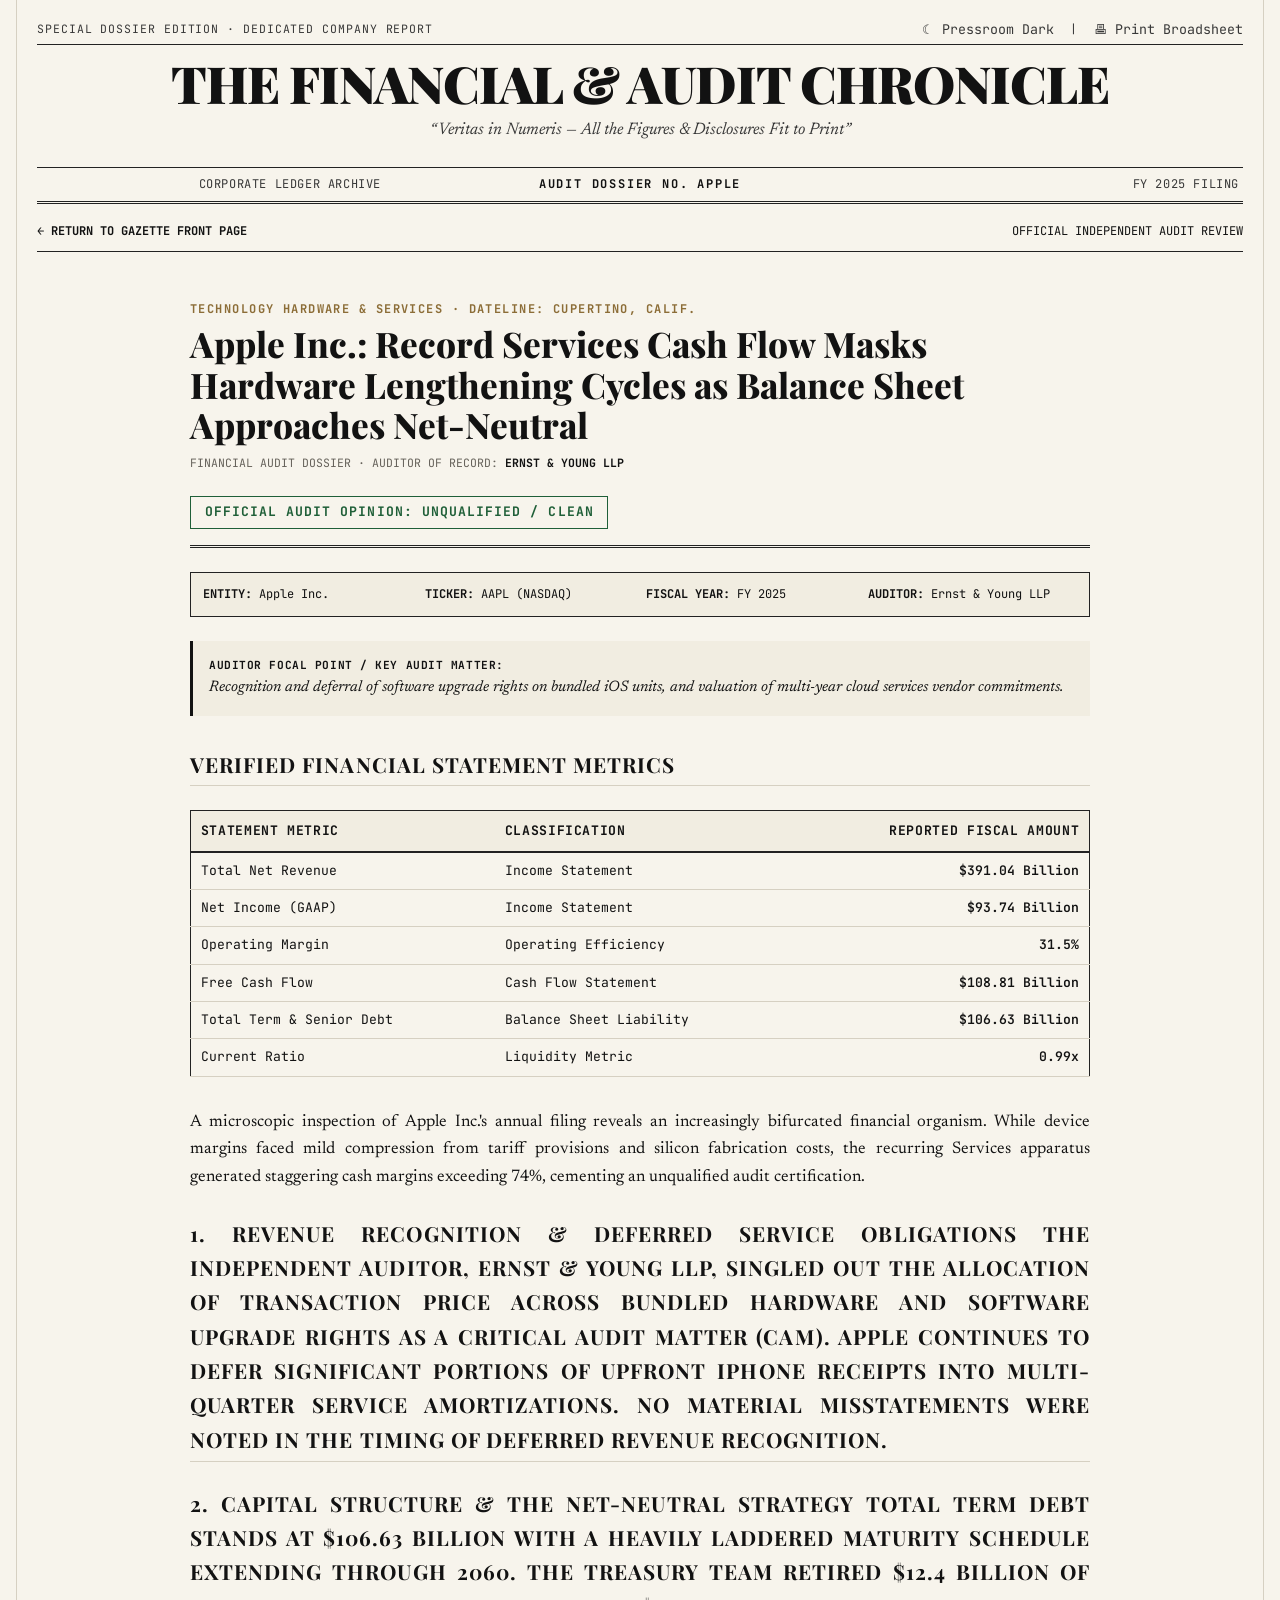
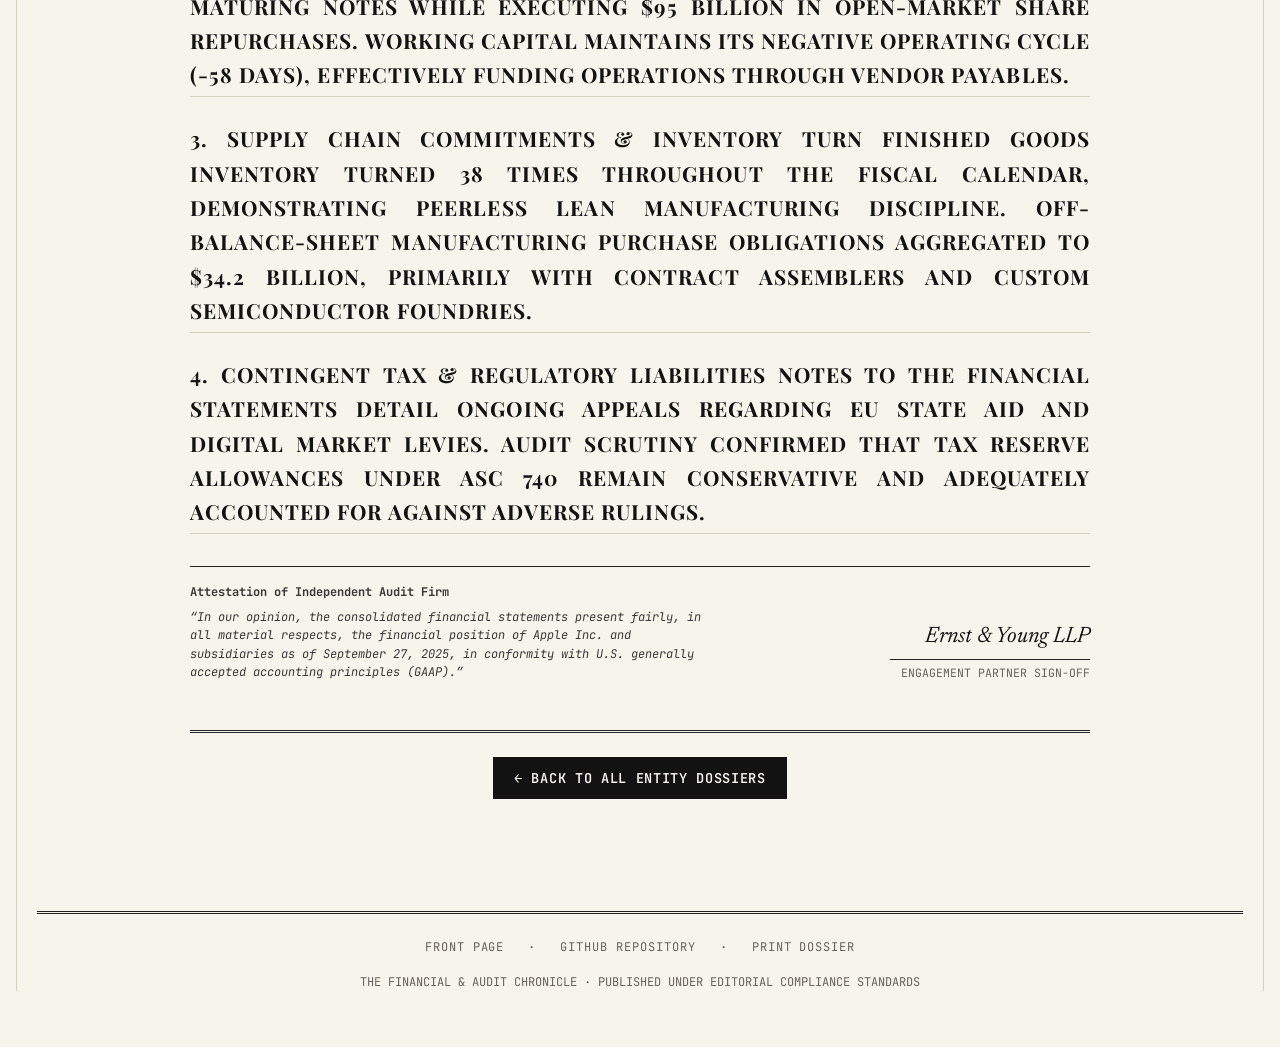
==== dossiers/apple.html @ 3f1e81dc "feat: multi-page blog architecture with dedicated pages for each entity card and markdown authoring" ====
<!DOCTYPE html>
<html lang="en">
<head>
  <meta charset="UTF-8">
  <meta name="viewport" content="width=device-width, initial-scale=1.0">
  <title>Apple Inc. (AAPL) — Audit Dossier & Financial Statements | The Financial & Audit Chronicle</title>
  <meta name="description" content="Independent financial and audit dossier for Apple Inc. (AAPL). Verified balance sheet metrics, key audit matters, and auditor opinion.">
  <link rel="stylesheet" href="../css/newspaper.css">
  <style>
    .return-banner {
      display: flex;
      justify-content: space-between;
      align-items: center;
      padding: 0.65rem 0;
      border-bottom: var(--border-thin);
      font-family: var(--font-mono);
      font-size: 0.75rem;
      text-transform: uppercase;
      margin-bottom: 1.5rem;
    }
    .return-banner a {
      color: var(--ink-primary);
      text-decoration: none;
      font-weight: 700;
      display: inline-flex;
      align-items: center;
      gap: 0.4rem;
    }
    .return-banner a:hover {
      text-decoration: underline;
      color: var(--accent-gold);
    }
    .dossier-page-container {
      max-width: 900px;
      margin: 0 auto;
      padding: 1.5rem 0 4rem 0;
    }
  </style>
</head>
<body>

  <div class="broadsheet-wrapper">

    <!-- Top Masthead Header -->
    <header class="masthead">
      <div class="masthead-topbar">
        <div>SPECIAL DOSSIER EDITION · DEDICATED COMPANY REPORT</div>
        <div style="display: flex; gap: 1rem; align-items: center;">
          <button id="theme-toggle" type="button">☾ Pressroom Dark</button>
          <span>|</span>
          <button id="btn-print" type="button" onclick="window.print()">🖶 Print Broadsheet</button>
        </div>
      </div>

      <div class="masthead-title-container" style="padding: 0.75rem 0;">
        <h1 class="masthead-title" style="font-size: clamp(1.8rem, 4vw, 3.2rem);">The Financial &amp; Audit Chronicle</h1>
        <div class="masthead-motto">“Veritas in Numeris — All the Figures &amp; Disclosures Fit to Print”</div>
      </div>

      <div class="masthead-subbar">
        <div class="col-left">CORPORATE LEDGER ARCHIVE</div>
        <div class="col-center">AUDIT DOSSIER NO. APPLE</div>
        <div class="col-right">FY 2025 FILING</div>
      </div>
    </header>

    <!-- Return to Front Page Banner -->
    <nav class="return-banner">
      <a href="../index.html">&larr; Return to Gazette Front Page</a>
      <span>OFFICIAL INDEPENDENT AUDIT REVIEW</span>
    </nav>

    <!-- Dedicated Article Content -->
    <main class="dossier-page-container">
      <article>
        <div class="dossier-masthead">
          <div class="kicker">Technology Hardware &amp; Services · DATELINE: CUPERTINO, CALIF.</div>
          <h2 class="dossier-headline">Apple Inc.: Record Services Cash Flow Masks Hardware Lengthening Cycles as Balance Sheet Approaches Net-Neutral</h2>
          <div class="byline">FINANCIAL AUDIT DOSSIER · AUDITOR OF RECORD: <strong>Ernst &amp; Young LLP</strong></div>
          <div style="margin-top: 0.75rem;">
            <span class="audit-badge badge-unqualified" style="font-size: 0.82rem; padding: 0.35rem 0.85rem;">
              OFFICIAL AUDIT OPINION: Unqualified / Clean
            </span>
          </div>
        </div>

        <div class="dossier-meta-grid">
          <div><strong>ENTITY:</strong> Apple Inc.</div>
          <div><strong>TICKER:</strong> AAPL (NASDAQ)</div>
          <div><strong>FISCAL YEAR:</strong> FY 2025</div>
          <div><strong>AUDITOR:</strong> Ernst &amp; Young LLP</div>
        </div>

        <div class="audit-focus-box" style="margin-bottom: 2rem; padding: 1rem; font-size: 0.95rem;">
          <strong>Auditor Focal Point / Key Audit Matter:</strong>
          Recognition and deferral of software upgrade rights on bundled iOS units, and valuation of multi-year cloud services vendor commitments.
        </div>

        <h3 class="dossier-section-title">Verified Financial Statement Metrics</h3>
        <div class="dossier-table-container">
          <table class="dossier-full-table">
            <thead>
              <tr>
                <th>Statement Metric</th>
                <th>Classification</th>
                <th>Reported Fiscal Amount</th>
              </tr>
            </thead>
            <tbody>
              <tr>
                <td>Total Net Revenue</td>
                <td>Income Statement</td>
                <td>$391.04 Billion</td>
              </tr>
              <tr>
                <td>Net Income (GAAP)</td>
                <td>Income Statement</td>
                <td>$93.74 Billion</td>
              </tr>
              <tr>
                <td>Operating Margin</td>
                <td>Operating Efficiency</td>
                <td>31.5%</td>
              </tr>
              <tr>
                <td>Free Cash Flow</td>
                <td>Cash Flow Statement</td>
                <td>$108.81 Billion</td>
              </tr>
              <tr>
                <td>Total Term &amp; Senior Debt</td>
                <td>Balance Sheet Liability</td>
                <td>$106.63 Billion</td>
              </tr>
              <tr>
                <td>Current Ratio</td>
                <td>Liquidity Metric</td>
                <td>0.99x</td>
              </tr>
            </tbody>
          </table>
        </div>

        <div class="dossier-body-text" style="margin-top: 2rem;">
          <p>A microscopic inspection of Apple Inc.&#x27;s annual filing reveals an increasingly bifurcated financial organism. While device margins faced mild compression from tariff provisions and silicon fabrication costs, the recurring Services apparatus generated staggering cash margins exceeding 74%, cementing an unqualified audit certification.</p>
<h3 class="dossier-section-title">1. Revenue Recognition &amp; Deferred Service Obligations
The independent auditor, Ernst &amp; Young LLP, singled out the allocation of transaction price across bundled hardware and software upgrade rights as a Critical Audit Matter (CAM). Apple continues to defer significant portions of upfront iPhone receipts into multi-quarter service amortizations. No material misstatements were noted in the timing of deferred revenue recognition.</h3>
<h3 class="dossier-section-title">2. Capital Structure &amp; The Net-Neutral Strategy
Total term debt stands at $106.63 Billion with a heavily laddered maturity schedule extending through 2060. The treasury team retired $12.4 Billion of maturing notes while executing $95 Billion in open-market share repurchases. Working capital maintains its negative operating cycle (-58 days), effectively funding operations through vendor payables.</h3>
<h3 class="dossier-section-title">3. Supply Chain Commitments &amp; Inventory Turn
Finished goods inventory turned 38 times throughout the fiscal calendar, demonstrating peerless lean manufacturing discipline. Off-balance-sheet manufacturing purchase obligations aggregated to $34.2 Billion, primarily with contract assemblers and custom semiconductor foundries.</h3>
<h3 class="dossier-section-title">4. Contingent Tax &amp; Regulatory Liabilities
Notes to the financial statements detail ongoing appeals regarding EU State Aid and digital market levies. Audit scrutiny confirmed that tax reserve allowances under ASC 740 remain conservative and adequately accounted for against adverse rulings.</h3>
        </div>

        <div class="auditor-signature-block">
          <div>
            <div><strong>Attestation of Independent Audit Firm</strong></div>
            <p style="font-style: italic; max-width: 520px; margin-top: 0.35rem; color: var(--ink-secondary);">
              “In our opinion, the consolidated financial statements present fairly, in all material respects, the financial position of Apple Inc. and subsidiaries as of September 27, 2025, in conformity with U.S. generally accepted accounting principles (GAAP).”
            </p>
          </div>
          <div style="text-align: right;">
            <div class="signature-line">Ernst &amp; Young LLP</div>
            <div style="font-size: 0.72rem; color: var(--ink-muted); margin-top: 0.25rem;">ENGAGEMENT PARTNER SIGN-OFF</div>
          </div>
        </div>

        <div style="margin-top: 3rem; text-align: center; border-top: var(--border-double); padding-top: 1.5rem;">
          <a href="../index.html" class="news-button" style="text-decoration: none; padding: 0.6rem 1.25rem; font-size: 0.85rem;">
            &larr; Back to All Entity Dossiers
          </a>
        </div>
      </article>
    </main>

    <!-- Footer -->
    <footer class="broadsheet-footer">
      <div class="footer-nav">
        <a href="../index.html">Front Page</a>
        <span>·</span>
        <a href="https://github.com/gitmaster-max/financial-gazette" target="_blank" rel="noopener">GitHub Repository</a>
        <span>·</span>
        <a href="javascript:void(0)" onclick="window.print()">Print Dossier</a>
      </div>
      <p>THE FINANCIAL &amp; AUDIT CHRONICLE · PUBLISHED UNDER EDITORIAL COMPLIANCE STANDARDS</p>
    </footer>

  </div>

  <script>
    // Theme toggle support on dedicated pages
    const THEME_KEY = 'financial_gazette_theme';
    const themeToggleBtn = document.getElementById('theme-toggle');
    function applyTheme() {
      const savedTheme = localStorage.getItem(THEME_KEY) || 'light';
      document.documentElement.setAttribute('data-theme', savedTheme);
      if (themeToggleBtn) {
        themeToggleBtn.textContent = savedTheme === 'dark' ? '☀ Classic Newsprint' : '☾ Pressroom Dark';
      }
    }
    if (themeToggleBtn) {
      themeToggleBtn.addEventListener('click', () => {
        const current = document.documentElement.getAttribute('data-theme') || 'light';
        const next = current === 'dark' ? 'light' : 'dark';
        document.documentElement.setAttribute('data-theme', next);
        localStorage.setItem(THEME_KEY, next);
        themeToggleBtn.textContent = next === 'dark' ? '☀ Classic Newsprint' : '☾ Pressroom Dark';
      });
    }
    applyTheme();
  </script>
</body>
</html>
---- css/newspaper.css ----
/* ==========================================================================
   THE FINANCIAL & AUDIT CHRONICLE - NEWSPAPER DESIGN SYSTEM
   A clean, minimalist, text-only broadsheet typography and layout
   ========================================================================== */

@import url('https://fonts.googleapis.com/css2?family=Chomsky&family=EB+Garamond:ital,wght@0,400..800;1,400..800&family=JetBrains+Mono:wght@400;500;600;700&family=Newsreader:ital,opsz,wght@0,6..72,300..800;1,6..72,300..800&family=Playfair+Display:ital,wght@0,400..900;1,400..900&display=swap');

:root {
  /* Classic Newsprint Palette */
  --paper-bg: #f7f4ec;
  --paper-tint: #f1ede1;
  --paper-card: #fcfbf7;
  --ink-primary: #121212;
  --ink-secondary: #383838;
  --ink-muted: #66625b;
  --rule-color: #222222;
  --rule-light: #d6d0c2;
  --rule-hairline: #e3decfa6;
  --accent-gold: #8c6d37;
  --stamp-clean: #1f5f38;
  --stamp-warn: #8f5200;
  --stamp-danger: #8a1f1d;
  --stamp-info: #234d70;

  /* Typography */
  --font-masthead: 'Chomsky', 'Playfair Display', Georgia, serif;
  --font-headline: 'Playfair Display', Georgia, serif;
  --font-body: 'Newsreader', 'EB Garamond', Georgia, serif;
  --font-meta: 'Newsreader', Georgia, serif;
  --font-mono: 'JetBrains Mono', 'Courier New', monospace;

  --border-double: 3px double var(--rule-color);
  --border-heavy: 2px solid var(--rule-color);
  --border-thin: 1px solid var(--rule-color);
  --border-hairline: 1px solid var(--rule-light);

  --max-width: 1380px;
}

[data-theme="dark"] {
  --paper-bg: #141517;
  --paper-tint: #1c1e22;
  --paper-card: #18191c;
  --ink-primary: #e6e3da;
  --ink-secondary: #b8b3a5;
  --ink-muted: #858175;
  --rule-color: #e6e3da;
  --rule-light: #33363d;
  --rule-hairline: #272a30;
  --accent-gold: #c2a05d;
  --stamp-clean: #3cb86e;
  --stamp-warn: #e09424;
  --stamp-danger: #e65552;
  --stamp-info: #5da8e3;
}

/* Reset & Base Setup */
*, *::before, *::after {
  box-sizing: border-box;
  margin: 0;
  padding: 0;
}

html {
  font-size: 16px;
  scroll-behavior: smooth;
  background-color: var(--paper-bg);
  color: var(--ink-primary);
  text-rendering: optimizeLegibility;
  -webkit-font-smoothing: antialiased;
}

body {
  font-family: var(--font-body);
  line-height: 1.55;
  min-height: 100vh;
  padding: 0 1rem 3rem 1rem;
  background-color: var(--paper-bg);
  transition: background-color 0.25s ease, color 0.25s ease;
}

/* Broadsheet Container */
.broadsheet-wrapper {
  max-width: var(--max-width);
  margin: 0 auto;
  border-left: 1px solid var(--rule-light);
  border-right: 1px solid var(--rule-light);
  padding: 0 1.25rem;
  background-color: var(--paper-bg);
}

/* Header Masthead */
.masthead {
  padding-top: 1.25rem;
  padding-bottom: 0.5rem;
  text-align: center;
}

.masthead-topbar {
  display: flex;
  justify-content: space-between;
  align-items: center;
  font-family: var(--font-mono);
  font-size: 0.72rem;
  text-transform: uppercase;
  letter-spacing: 0.08em;
  padding-bottom: 0.4rem;
  border-bottom: var(--border-thin);
  color: var(--ink-secondary);
}

.masthead-topbar a, .masthead-topbar button {
  color: inherit;
  text-decoration: none;
  background: none;
  border: none;
  cursor: pointer;
  font-family: inherit;
}

.masthead-topbar button:hover {
  text-decoration: underline;
}

.masthead-title-container {
  padding: 1.25rem 0 0.75rem 0;
  position: relative;
}

.masthead-edition {
  font-family: var(--font-headline);
  font-size: 0.85rem;
  letter-spacing: 0.2em;
  text-transform: uppercase;
  color: var(--ink-muted);
  margin-bottom: 0.25rem;
}

.masthead-title {
  font-family: var(--font-headline);
  font-size: clamp(2.4rem, 6vw, 4.8rem);
  font-weight: 900;
  letter-spacing: -0.02em;
  line-height: 1.05;
  text-transform: uppercase;
  margin: 0;
  color: var(--ink-primary);
}

.masthead-motto {
  font-family: var(--font-body);
  font-style: italic;
  font-size: 1.05rem;
  color: var(--ink-secondary);
  margin-top: 0.35rem;
}

.masthead-subbar {
  display: grid;
  grid-template-columns: 1fr auto 1fr;
  align-items: center;
  border-top: var(--border-thin);
  border-bottom: var(--border-double);
  padding: 0.45rem 0.25rem;
  margin-top: 0.75rem;
  font-family: var(--font-mono);
  font-size: 0.75rem;
  text-transform: uppercase;
  letter-spacing: 0.05em;
  color: var(--ink-secondary);
}

.masthead-subbar .col-center {
  font-weight: 700;
  color: var(--ink-primary);
  letter-spacing: 0.15em;
}

.masthead-subbar .col-right {
  text-align: right;
}

/* Market & Audit Ticker Bar */
.ticker-bar {
  display: flex;
  align-items: center;
  border-bottom: var(--border-thin);
  padding: 0.4rem 0;
  font-family: var(--font-mono);
  font-size: 0.75rem;
  overflow: hidden;
  background-color: var(--paper-tint);
}

.ticker-label {
  font-weight: 700;
  text-transform: uppercase;
  padding: 0 0.8rem;
  border-right: 1px solid var(--rule-light);
  white-space: nowrap;
  letter-spacing: 0.05em;
}

.ticker-scroll {
  display: flex;
  gap: 1.75rem;
  white-space: nowrap;
  animation: ticker-slide 35s linear infinite;
  padding-left: 1rem;
}

.ticker-item {
  display: inline-flex;
  gap: 0.35rem;
}

.ticker-item .val-pos {
  color: var(--stamp-clean);
}
.ticker-item .val-neg {
  color: var(--stamp-danger);
}

@keyframes ticker-slide {
  0% { transform: translateX(0); }
  100% { transform: translateX(-50%); }
}

/* Editorial Controls / Toolbar */
.editorial-toolbar {
  display: flex;
  flex-wrap: wrap;
  justify-content: space-between;
  align-items: center;
  gap: 0.75rem;
  padding: 0.85rem 0;
  border-bottom: var(--border-thin);
  margin-bottom: 1.5rem;
}

.toolbar-group {
  display: flex;
  flex-wrap: wrap;
  align-items: center;
  gap: 0.5rem;
}

.search-box {
  display: flex;
  align-items: center;
  border: var(--border-thin);
  background-color: var(--paper-card);
  padding: 0.25rem 0.5rem;
}

.search-box input {
  font-family: var(--font-body);
  font-size: 0.9rem;
  background: transparent;
  border: none;
  color: var(--ink-primary);
  outline: none;
  width: 200px;
}

.search-box input::placeholder {
  color: var(--ink-muted);
  font-style: italic;
}

.filter-select {
  font-family: var(--font-mono);
  font-size: 0.75rem;
  text-transform: uppercase;
  background-color: var(--paper-card);
  border: var(--border-thin);
  color: var(--ink-primary);
  padding: 0.35rem 0.6rem;
  cursor: pointer;
  outline: none;
}

.news-button {
  font-family: var(--font-mono);
  font-size: 0.75rem;
  text-transform: uppercase;
  letter-spacing: 0.05em;
  font-weight: 600;
  background-color: var(--ink-primary);
  color: var(--paper-bg);
  border: 1px solid var(--ink-primary);
  padding: 0.4rem 0.85rem;
  cursor: pointer;
  display: inline-flex;
  align-items: center;
  gap: 0.4rem;
  transition: all 0.15s ease;
}

.news-button:hover {
  background-color: var(--paper-card);
  color: var(--ink-primary);
}

.news-button.secondary {
  background-color: transparent;
  color: var(--ink-primary);
  border: var(--border-thin);
}

.news-button.secondary:hover {
  background-color: var(--paper-tint);
}

/* Front Page Banner */
.front-page-lead {
  display: grid;
  grid-template-columns: 2.2fr 1fr;
  gap: 1.75rem;
  border-bottom: var(--border-double);
  padding-bottom: 1.75rem;
  margin-bottom: 2rem;
}

@media (max-width: 900px) {
  .front-page-lead {
    grid-template-columns: 1fr;
  }
}

.lead-article {
  border-right: 1px solid var(--rule-light);
  padding-right: 1.75rem;
}

@media (max-width: 900px) {
  .lead-article {
    border-right: none;
    padding-right: 0;
  }
}

.kicker {
  font-family: var(--font-mono);
  font-size: 0.75rem;
  letter-spacing: 0.12em;
  text-transform: uppercase;
  color: var(--accent-gold);
  font-weight: 700;
  margin-bottom: 0.35rem;
}

.lead-headline {
  font-family: var(--font-headline);
  font-size: clamp(1.8rem, 3.2vw, 2.75rem);
  line-height: 1.1;
  font-weight: 800;
  margin-bottom: 0.75rem;
  color: var(--ink-primary);
}

.lead-deck {
  font-family: var(--font-body);
  font-size: 1.15rem;
  line-height: 1.4;
  font-style: italic;
  color: var(--ink-secondary);
  margin-bottom: 1.25rem;
  border-bottom: 1px solid var(--rule-light);
  padding-bottom: 0.75rem;
}

.byline {
  font-family: var(--font-mono);
  font-size: 0.72rem;
  text-transform: uppercase;
  color: var(--ink-muted);
  margin-bottom: 1rem;
}

.byline strong {
  color: var(--ink-primary);
}

.lead-columns {
  column-count: 2;
  column-gap: 1.75rem;
  column-rule: 1px solid var(--rule-light);
  text-align: justify;
}

@media (max-width: 600px) {
  .lead-columns {
    column-count: 1;
    text-align: left;
  }
}

.lead-columns p {
  margin-bottom: 1rem;
  font-size: 0.98rem;
  line-height: 1.6;
}

.lead-columns p.lead-para::first-letter {
  float: left;
  font-family: var(--font-headline);
  font-size: 3.8rem;
  line-height: 0.8;
  padding-top: 4px;
  padding-right: 8px;
  padding-bottom: 0;
  color: var(--ink-primary);
  font-weight: 800;
}

/* Sidebar Editorial Column */
.editorial-column {
  display: flex;
  flex-direction: column;
  gap: 1.25rem;
}

.section-tag {
  font-family: var(--font-mono);
  font-size: 0.72rem;
  font-weight: 700;
  letter-spacing: 0.1em;
  text-transform: uppercase;
  border-bottom: var(--border-heavy);
  padding-bottom: 0.25rem;
  margin-bottom: 0.6rem;
  display: flex;
  justify-content: space-between;
  align-items: baseline;
}

.opinion-digest {
  font-size: 0.88rem;
  line-height: 1.5;
  color: var(--ink-secondary);
}

.opinion-digest h4 {
  font-family: var(--font-headline);
  font-size: 1.15rem;
  color: var(--ink-primary);
  margin-bottom: 0.35rem;
}

.stats-card {
  border: var(--border-thin);
  padding: 0.75rem;
  background-color: var(--paper-card);
}

.stats-card table {
  width: 100%;
  border-collapse: collapse;
  font-family: var(--font-mono);
  font-size: 0.75rem;
}

.stats-card td {
  padding: 0.35rem 0.2rem;
  border-bottom: 1px dotted var(--rule-light);
}

.stats-card td:last-child {
  text-align: right;
  font-weight: 600;
}

/* ENTITY AUDIT CARDS GRID */
.section-masthead {
  text-align: center;
  position: relative;
  margin: 2.5rem 0 1.5rem 0;
}

.section-masthead::before {
  content: "";
  position: absolute;
  top: 50%;
  left: 0;
  right: 0;
  border-top: var(--border-heavy);
  z-index: 1;
}

.section-masthead h2 {
  position: relative;
  display: inline-block;
  background-color: var(--paper-bg);
  padding: 0 1.25rem;
  font-family: var(--font-headline);
  font-size: 1.5rem;
  text-transform: uppercase;
  letter-spacing: 0.1em;
  z-index: 2;
  font-weight: 800;
}

.entities-grid {
  display: grid;
  grid-template-columns: repeat(auto-fill, minmax(380px, 1fr));
  gap: 1.5rem;
  margin-bottom: 3rem;
}

@media (max-width: 480px) {
  .entities-grid {
    grid-template-columns: 1fr;
  }
}

/* Individual Entity Card */
.entity-card {
  border: var(--border-thin);
  background-color: var(--paper-card);
  padding: 1.25rem;
  display: flex;
  flex-direction: column;
  position: relative;
  box-shadow: inset 0 0 0 1px var(--rule-light);
  transition: transform 0.15s ease, box-shadow 0.15s ease;
}

.entity-card:hover {
  box-shadow: 0 4px 12px rgba(0, 0, 0, 0.05), inset 0 0 0 1px var(--rule-color);
}

.entity-header {
  border-bottom: 1px solid var(--rule-light);
  padding-bottom: 0.65rem;
  margin-bottom: 0.75rem;
}

.entity-meta {
  display: flex;
  justify-content: space-between;
  align-items: center;
  font-family: var(--font-mono);
  font-size: 0.7rem;
  text-transform: uppercase;
  color: var(--ink-muted);
  margin-bottom: 0.25rem;
}

.entity-name {
  font-family: var(--font-headline);
  font-size: 1.45rem;
  font-weight: 800;
  line-height: 1.15;
  color: var(--ink-primary);
  margin: 0.2rem 0;
}

.entity-headline {
  font-family: var(--font-body);
  font-style: italic;
  font-size: 0.98rem;
  line-height: 1.35;
  color: var(--ink-secondary);
}

/* Audit Opinion Stamp */
.audit-badge {
  display: inline-block;
  font-family: var(--font-mono);
  font-size: 0.68rem;
  font-weight: 700;
  letter-spacing: 0.08em;
  text-transform: uppercase;
  padding: 0.25rem 0.5rem;
  border: 1.5px solid currentColor;
  margin-top: 0.5rem;
}

.badge-unqualified {
  color: var(--stamp-clean);
  border-color: var(--stamp-clean);
}

.badge-qualified {
  color: var(--stamp-warn);
  border-color: var(--stamp-warn);
}

.badge-emphasis {
  color: var(--stamp-info);
  border-color: var(--stamp-info);
}

.badge-adverse {
  color: var(--stamp-danger);
  border-color: var(--stamp-danger);
}

/* Financial Ledger Table inside Card */
.ledger-table-wrap {
  margin: 0.75rem 0;
  border-top: var(--border-thin);
  border-bottom: var(--border-thin);
  padding: 0.5rem 0;
}

.ledger-table {
  width: 100%;
  border-collapse: collapse;
  font-family: var(--font-mono);
  font-size: 0.75rem;
  font-variant-numeric: tabular-nums;
}

.ledger-table tr {
  border-bottom: 1px dotted var(--rule-hairline);
}

.ledger-table tr:last-child {
  border-bottom: none;
}

.ledger-table td {
  padding: 0.28rem 0.15rem;
  color: var(--ink-secondary);
}

.ledger-table td:last-child {
  text-align: right;
  font-weight: 600;
  color: var(--ink-primary);
}

/* Card Narrative & Audit Findings */
.card-narrative {
  font-size: 0.92rem;
  line-height: 1.5;
  color: var(--ink-secondary);
  margin-bottom: 0.85rem;
  flex-grow: 1;
}

.audit-focus-box {
  background-color: var(--paper-tint);
  border-left: 3px solid var(--ink-primary);
  padding: 0.5rem 0.75rem;
  font-size: 0.82rem;
  font-style: italic;
  margin-bottom: 0.85rem;
}

.audit-focus-box strong {
  font-style: normal;
  font-family: var(--font-mono);
  font-size: 0.7rem;
  text-transform: uppercase;
  display: block;
  letter-spacing: 0.05em;
  margin-bottom: 0.15rem;
  color: var(--ink-primary);
}

.card-actions {
  display: flex;
  justify-content: space-between;
  align-items: center;
  border-top: 1px solid var(--rule-light);
  padding-top: 0.65rem;
  margin-top: auto;
  font-family: var(--font-mono);
  font-size: 0.72rem;
}

.card-actions a, .card-actions button {
  background: none;
  border: none;
  color: var(--ink-primary);
  text-decoration: underline;
  cursor: pointer;
  font-family: inherit;
  font-size: inherit;
  font-weight: 600;
}

.card-actions a:hover, .card-actions button:hover {
  color: var(--accent-gold);
}

/* Modal Dialogs (Compose Dispatch & Dossier Reader) */
.modal-overlay {
  position: fixed;
  top: 0;
  left: 0;
  right: 0;
  bottom: 0;
  background-color: rgba(18, 18, 18, 0.75);
  backdrop-filter: blur(2px);
  display: flex;
  align-items: center;
  justify-content: center;
  padding: 1.5rem;
  z-index: 1000;
  opacity: 0;
  visibility: hidden;
  transition: opacity 0.2s ease, visibility 0.2s ease;
}

.modal-overlay.active {
  opacity: 1;
  visibility: visible;
}

.modal-content {
  background-color: var(--paper-bg);
  border: var(--border-double);
  width: 100%;
  max-width: 860px;
  max-height: 90vh;
  overflow-y: auto;
  padding: 2rem;
  box-shadow: 0 12px 36px rgba(0, 0, 0, 0.25);
  position: relative;
}

.modal-header {
  border-bottom: var(--border-heavy);
  padding-bottom: 0.75rem;
  margin-bottom: 1.25rem;
  display: flex;
  justify-content: space-between;
  align-items: flex-start;
}

.modal-title {
  font-family: var(--font-headline);
  font-size: 1.75rem;
  font-weight: 800;
  text-transform: uppercase;
  letter-spacing: -0.01em;
}

.modal-subtitle {
  font-family: var(--font-mono);
  font-size: 0.75rem;
  color: var(--ink-muted);
  text-transform: uppercase;
  letter-spacing: 0.08em;
  margin-top: 0.25rem;
}

.modal-close {
  background: none;
  border: var(--border-thin);
  font-family: var(--font-mono);
  font-size: 1rem;
  line-height: 1;
  width: 2rem;
  height: 2rem;
  cursor: pointer;
  color: var(--ink-primary);
  display: flex;
  align-items: center;
  justify-content: center;
}

.modal-close:hover {
  background-color: var(--ink-primary);
  color: var(--paper-bg);
}

/* Form Styles */
.form-grid {
  display: grid;
  grid-template-columns: repeat(2, 1fr);
  gap: 1rem;
}

@media (max-width: 650px) {
  .form-grid {
    grid-template-columns: 1fr;
  }
}

.form-full {
  grid-column: 1 / -1;
}

.form-group {
  display: flex;
  flex-direction: column;
  gap: 0.3rem;
}

.form-group label {
  font-family: var(--font-mono);
  font-size: 0.72rem;
  text-transform: uppercase;
  letter-spacing: 0.05em;
  font-weight: 600;
  color: var(--ink-secondary);
}

.form-group input,
.form-group select,
.form-group textarea {
  font-family: var(--font-body);
  font-size: 0.95rem;
  background-color: var(--paper-card);
  border: var(--border-thin);
  color: var(--ink-primary);
  padding: 0.5rem;
  outline: none;
}

.form-group input:focus,
.form-group select:focus,
.form-group textarea:focus {
  border-color: var(--accent-gold);
}

.form-group textarea {
  resize: vertical;
  min-height: 90px;
}

.form-fieldset {
  border: var(--border-thin);
  padding: 1rem;
  margin-top: 0.5rem;
}

.form-fieldset legend {
  font-family: var(--font-mono);
  font-size: 0.75rem;
  font-weight: 700;
  text-transform: uppercase;
  letter-spacing: 0.08em;
  padding: 0 0.5rem;
  color: var(--ink-primary);
}

.form-actions {
  display: flex;
  justify-content: flex-end;
  gap: 0.75rem;
  margin-top: 1.5rem;
  border-top: var(--border-thin);
  padding-top: 1rem;
}

/* Full Dossier Reader Layout */
.dossier-masthead {
  border-bottom: var(--border-double);
  padding-bottom: 1rem;
  margin-bottom: 1.5rem;
}

.dossier-headline {
  font-family: var(--font-headline);
  font-size: 2.2rem;
  font-weight: 800;
  line-height: 1.15;
  margin-bottom: 0.5rem;
}

.dossier-meta-grid {
  display: grid;
  grid-template-columns: repeat(4, 1fr);
  gap: 0.75rem;
  font-family: var(--font-mono);
  font-size: 0.75rem;
  background-color: var(--paper-tint);
  padding: 0.75rem;
  border: var(--border-thin);
  margin-bottom: 1.5rem;
}

@media (max-width: 650px) {
  .dossier-meta-grid {
    grid-template-columns: repeat(2, 1fr);
  }
}

.dossier-section-title {
  font-family: var(--font-headline);
  font-size: 1.3rem;
  font-weight: 700;
  text-transform: uppercase;
  letter-spacing: 0.05em;
  border-bottom: 1px solid var(--rule-light);
  padding-bottom: 0.3rem;
  margin: 1.5rem 0 0.85rem 0;
}

.dossier-body-text {
  font-size: 1.05rem;
  line-height: 1.65;
  text-align: justify;
  margin-bottom: 1.25rem;
}

.dossier-body-text p {
  margin-bottom: 1rem;
}

.dossier-table-container {
  margin: 1.5rem 0;
  overflow-x: auto;
}

.dossier-full-table {
  width: 100%;
  border-collapse: collapse;
  font-family: var(--font-mono);
  font-size: 0.82rem;
  border: var(--border-thin);
}

.dossier-full-table th {
  background-color: var(--paper-tint);
  border-bottom: var(--border-heavy);
  padding: 0.6rem;
  text-align: left;
  text-transform: uppercase;
  letter-spacing: 0.05em;
}

.dossier-full-table th:last-child {
  text-align: right;
}

.dossier-full-table td {
  padding: 0.5rem 0.6rem;
  border-bottom: 1px solid var(--rule-light);
}

.dossier-full-table td:last-child {
  text-align: right;
  font-weight: 600;
}

.auditor-signature-block {
  margin-top: 2rem;
  border-top: var(--border-thin);
  padding-top: 1rem;
  display: flex;
  justify-content: space-between;
  align-items: flex-end;
  font-family: var(--font-mono);
  font-size: 0.75rem;
  color: var(--ink-secondary);
}

.signature-line {
  font-family: 'Newsreader', Georgia, serif;
  font-style: italic;
  font-size: 1.4rem;
  color: var(--ink-primary);
  margin-top: 0.5rem;
  border-bottom: 1px solid var(--rule-color);
  padding-bottom: 0.25rem;
  display: inline-block;
  min-width: 200px;
}

/* Footer */
.broadsheet-footer {
  border-top: var(--border-double);
  padding-top: 1.5rem;
  margin-top: 3rem;
  text-align: center;
  font-family: var(--font-mono);
  font-size: 0.75rem;
  color: var(--ink-muted);
}

.broadsheet-footer p {
  margin-bottom: 0.5rem;
}

.footer-nav {
  display: flex;
  justify-content: center;
  gap: 1.5rem;
  margin-bottom: 1rem;
  text-transform: uppercase;
  letter-spacing: 0.08em;
}

.footer-nav a {
  color: inherit;
  text-decoration: none;
}

.footer-nav a:hover {
  text-decoration: underline;
  color: var(--ink-primary);
}

/* Print Optimization */
@media print {
  body {
    background: #ffffff;
    color: #000000;
    padding: 0;
  }
  .broadsheet-wrapper {
    border: none;
    padding: 0;
    max-width: 100%;
  }
  .editorial-toolbar,
  .modal-overlay,
  .card-actions {
    display: none !important;
  }
  .entity-card {
    break-inside: avoid;
    box-shadow: none !important;
    border: 1px solid #000000;
  }
}
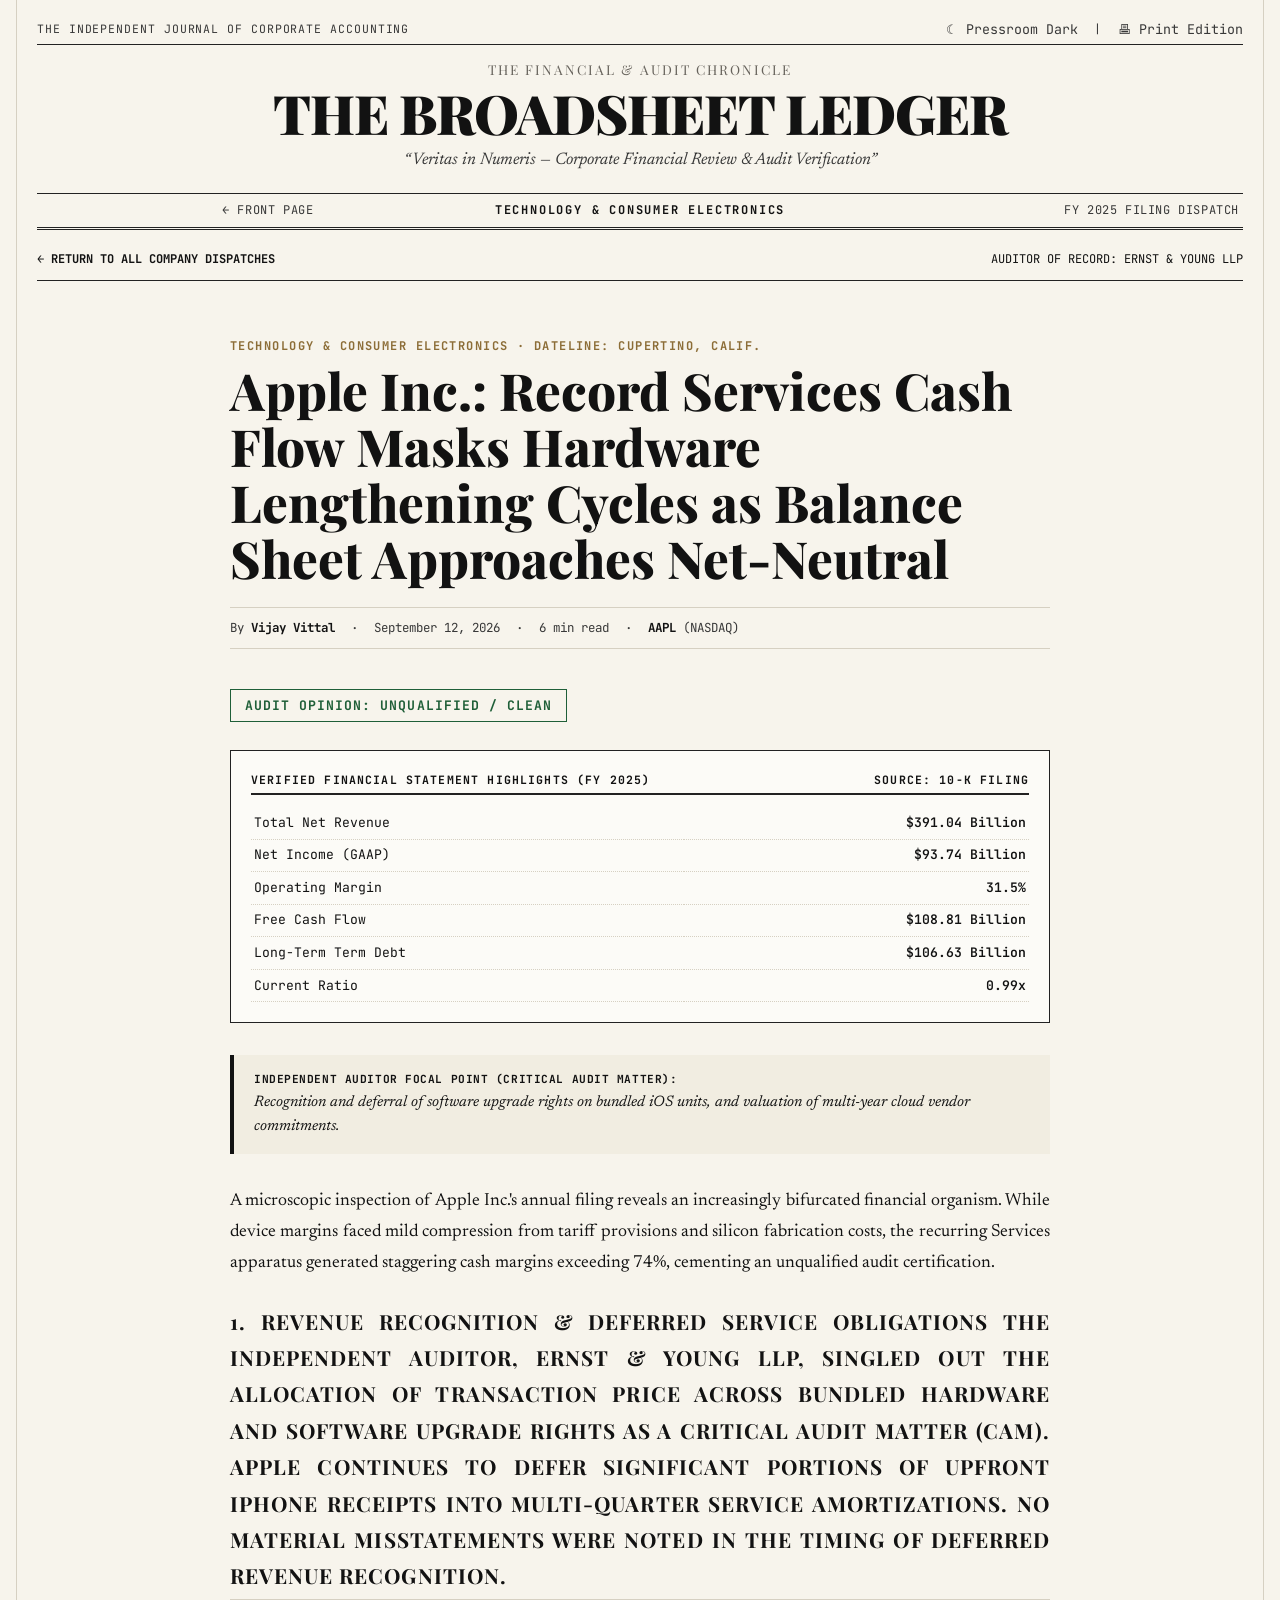
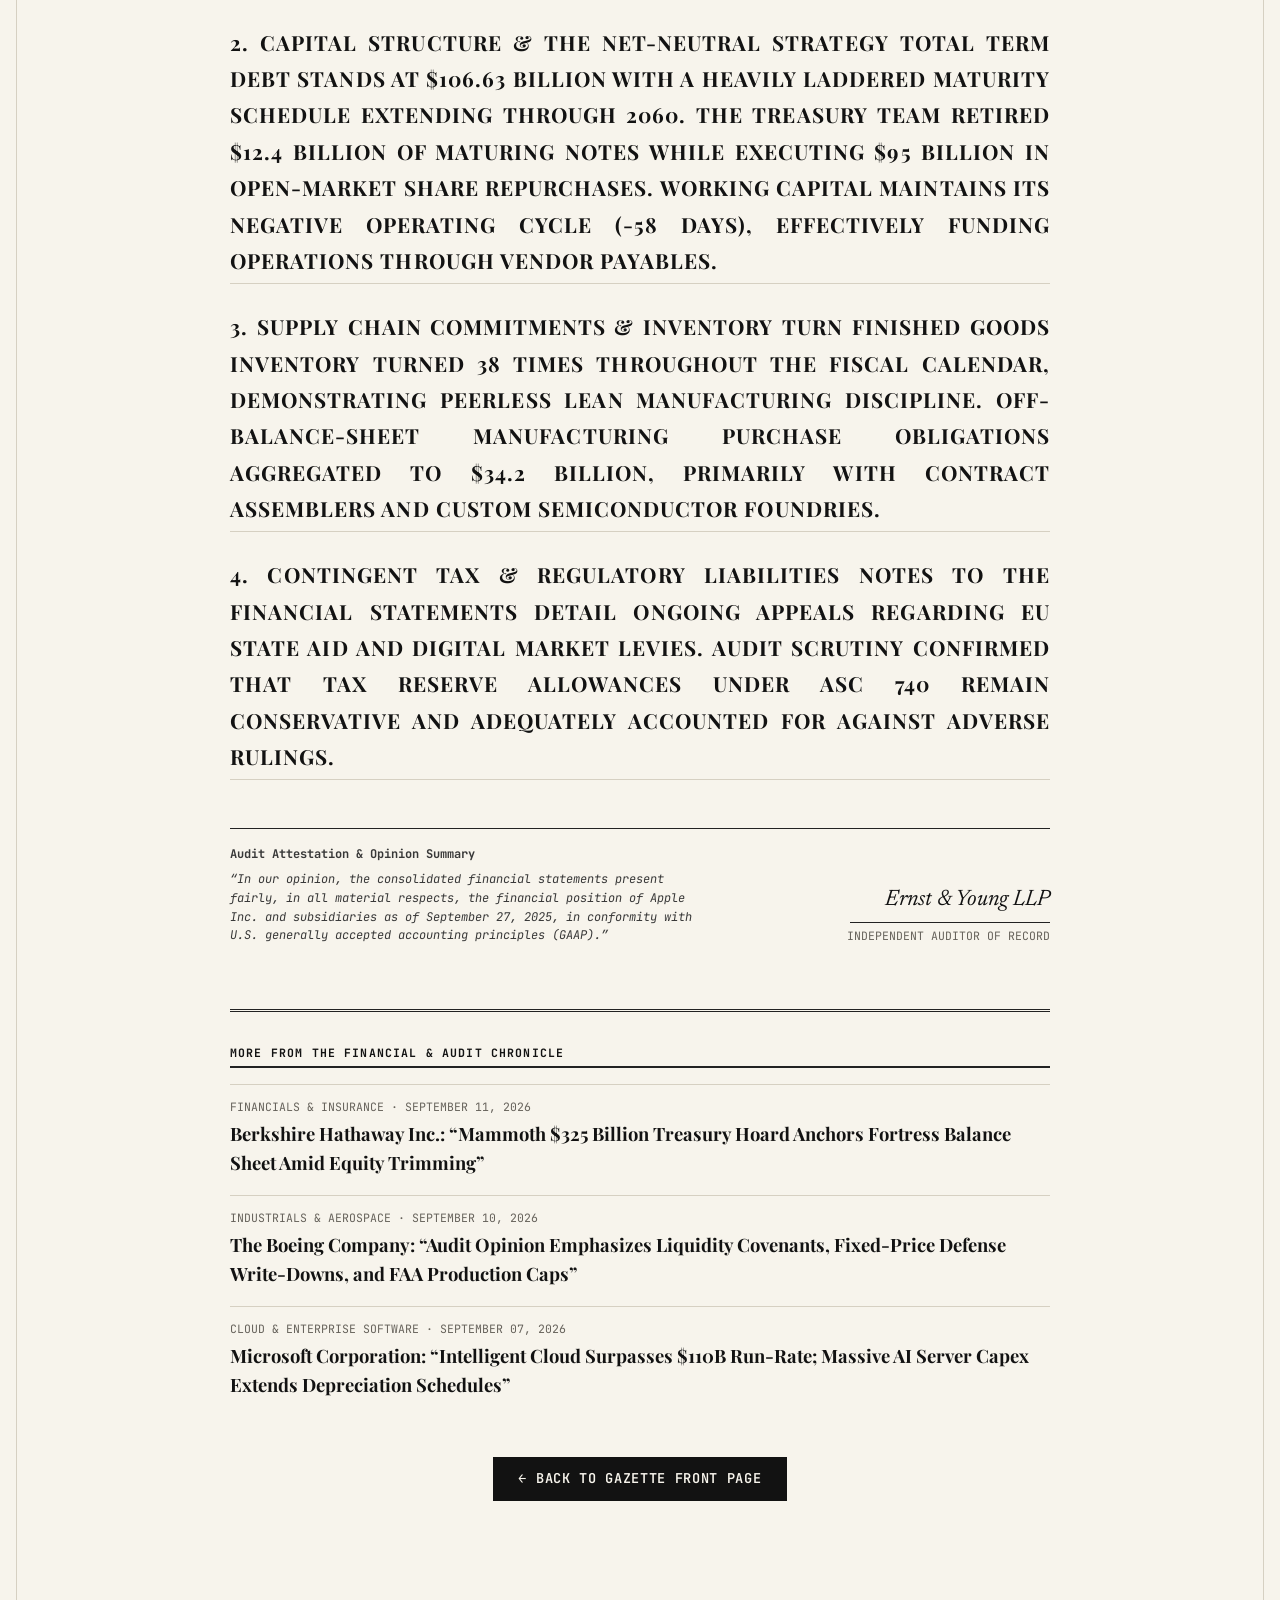
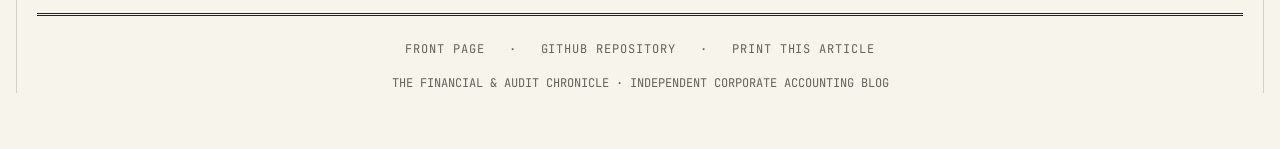
==== commit 334b20ea: "feat: transform to Medium-style newspaper blog with dedicated pages, remove all popups, edit/delete " ====
--- a/dossiers/apple.html
+++ b/dossiers/apple.html
@@ -3,37 +3,53 @@
 <head>
   <meta charset="UTF-8">
   <meta name="viewport" content="width=device-width, initial-scale=1.0">
-  <title>Apple Inc. (AAPL) — Audit Dossier & Financial Statements | The Financial & Audit Chronicle</title>
-  <meta name="description" content="Independent financial and audit dossier for Apple Inc. (AAPL). Verified balance sheet metrics, key audit matters, and auditor opinion.">
+  <title>Apple Inc. (AAPL) — Financial & Audit Analysis | The Financial & Audit Chronicle</title>
+  <meta name="description" content="In-depth financial review and audit analysis of Apple Inc. (AAPL). Verified balance sheet metrics, key audit matters, and auditor opinion.">
   <link rel="stylesheet" href="../css/newspaper.css">
   <style>
-    .return-banner {
+    .article-container {
+      max-width: 820px;
+      margin: 0 auto;
+      padding: 1.5rem 0 4rem 0;
+    }
+    .article-nav {
       display: flex;
       justify-content: space-between;
       align-items: center;
-      padding: 0.65rem 0;
+      padding: 0.75rem 0;
       border-bottom: var(--border-thin);
       font-family: var(--font-mono);
       font-size: 0.75rem;
       text-transform: uppercase;
-      margin-bottom: 1.5rem;
-    }
-    .return-banner a {
+      margin-bottom: 2rem;
+    }
+    .article-nav a {
       color: var(--ink-primary);
       text-decoration: none;
       font-weight: 700;
       display: inline-flex;
       align-items: center;
-      gap: 0.4rem;
-    }
-    .return-banner a:hover {
+      gap: 0.35rem;
+    }
+    .article-nav a:hover {
       text-decoration: underline;
       color: var(--accent-gold);
     }
-    .dossier-page-container {
-      max-width: 900px;
-      margin: 0 auto;
-      padding: 1.5rem 0 4rem 0;
+    .post-meta-bar {
+      display: flex;
+      flex-wrap: wrap;
+      align-items: center;
+      gap: 1rem;
+      font-family: var(--font-mono);
+      font-size: 0.78rem;
+      color: var(--ink-secondary);
+      border-top: 1px solid var(--rule-light);
+      border-bottom: 1px solid var(--rule-light);
+      padding: 0.65rem 0;
+      margin: 1.25rem 0 2rem 0;
+    }
+    .post-meta-bar strong {
+      color: var(--ink-primary);
     }
   </style>
 </head>
@@ -41,108 +57,111 @@
 
   <div class="broadsheet-wrapper">
 
-    <!-- Top Masthead Header -->
+    <!-- Top Masthead Banner -->
     <header class="masthead">
       <div class="masthead-topbar">
-        <div>SPECIAL DOSSIER EDITION · DEDICATED COMPANY REPORT</div>
+        <div>THE INDEPENDENT JOURNAL OF CORPORATE ACCOUNTING</div>
         <div style="display: flex; gap: 1rem; align-items: center;">
           <button id="theme-toggle" type="button">☾ Pressroom Dark</button>
           <span>|</span>
-          <button id="btn-print" type="button" onclick="window.print()">🖶 Print Broadsheet</button>
-        </div>
-      </div>
-
-      <div class="masthead-title-container" style="padding: 0.75rem 0;">
-        <h1 class="masthead-title" style="font-size: clamp(1.8rem, 4vw, 3.2rem);">The Financial &amp; Audit Chronicle</h1>
-        <div class="masthead-motto">“Veritas in Numeris — All the Figures &amp; Disclosures Fit to Print”</div>
+          <button id="btn-print" type="button" onclick="window.print()">🖶 Print Edition</button>
+        </div>
+      </div>
+
+      <div class="masthead-title-container" style="padding: 0.85rem 0 0.5rem 0;">
+        <div style="font-family: var(--font-headline); font-size: 0.85rem; letter-spacing: 0.15em; text-transform: uppercase; color: var(--ink-muted);">
+          The Financial &amp; Audit Chronicle
+        </div>
+        <h1 class="masthead-title" style="font-size: clamp(2rem, 4.5vw, 3.4rem); margin-top: 0.25rem;">
+          <a href="../index.html" style="color: inherit; text-decoration: none;">The Broadsheet Ledger</a>
+        </h1>
+        <div class="masthead-motto">“Veritas in Numeris — Corporate Financial Review &amp; Audit Verification”</div>
       </div>
 
       <div class="masthead-subbar">
-        <div class="col-left">CORPORATE LEDGER ARCHIVE</div>
-        <div class="col-center">AUDIT DOSSIER NO. APPLE</div>
-        <div class="col-right">FY 2025 FILING</div>
+        <div class="col-left"><a href="../index.html" style="color: inherit; text-decoration: none;">&larr; Front Page</a></div>
+        <div class="col-center">TECHNOLOGY &AMP; CONSUMER ELECTRONICS</div>
+        <div class="col-right">FY 2025 FILING DISPATCH</div>
       </div>
     </header>
 
-    <!-- Return to Front Page Banner -->
-    <nav class="return-banner">
-      <a href="../index.html">&larr; Return to Gazette Front Page</a>
-      <span>OFFICIAL INDEPENDENT AUDIT REVIEW</span>
+    <!-- Clean Breadcrumb Navigation -->
+    <nav class="article-nav">
+      <a href="../index.html">&larr; Return to All Company Dispatches</a>
+      <span>AUDITOR OF RECORD: ERNST &AMP; YOUNG LLP</span>
     </nav>
 
-    <!-- Dedicated Article Content -->
-    <main class="dossier-page-container">
+    <!-- Main Article Body -->
+    <main class="article-container">
       <article>
-        <div class="dossier-masthead">
-          <div class="kicker">Technology Hardware &amp; Services · DATELINE: CUPERTINO, CALIF.</div>
-          <h2 class="dossier-headline">Apple Inc.: Record Services Cash Flow Masks Hardware Lengthening Cycles as Balance Sheet Approaches Net-Neutral</h2>
-          <div class="byline">FINANCIAL AUDIT DOSSIER · AUDITOR OF RECORD: <strong>Ernst &amp; Young LLP</strong></div>
-          <div style="margin-top: 0.75rem;">
+        <header>
+          <div class="kicker">Technology &amp; Consumer Electronics · DATELINE: CUPERTINO, CALIF.</div>
+          <h1 class="lead-headline" style="font-size: clamp(2.2rem, 4vw, 3.2rem); margin-bottom: 0.75rem;">
+            Apple Inc.: Record Services Cash Flow Masks Hardware Lengthening Cycles as Balance Sheet Approaches Net-Neutral
+          </h1>
+
+          <div class="post-meta-bar">
+            <span>By <strong>Vijay Vittal</strong></span>
+            <span>·</span>
+            <time>September 12, 2026</time>
+            <span>·</span>
+            <span>6 min read</span>
+            <span>·</span>
+            <span><strong>AAPL</strong> (NASDAQ)</span>
+          </div>
+
+          <div style="margin-bottom: 1.75rem;">
             <span class="audit-badge badge-unqualified" style="font-size: 0.82rem; padding: 0.35rem 0.85rem;">
-              OFFICIAL AUDIT OPINION: Unqualified / Clean
+              AUDIT OPINION: Unqualified / Clean
             </span>
           </div>
-        </div>
-
-        <div class="dossier-meta-grid">
-          <div><strong>ENTITY:</strong> Apple Inc.</div>
-          <div><strong>TICKER:</strong> AAPL (NASDAQ)</div>
-          <div><strong>FISCAL YEAR:</strong> FY 2025</div>
-          <div><strong>AUDITOR:</strong> Ernst &amp; Young LLP</div>
-        </div>
-
-        <div class="audit-focus-box" style="margin-bottom: 2rem; padding: 1rem; font-size: 0.95rem;">
-          <strong>Auditor Focal Point / Key Audit Matter:</strong>
-          Recognition and deferral of software upgrade rights on bundled iOS units, and valuation of multi-year cloud services vendor commitments.
-        </div>
-
-        <h3 class="dossier-section-title">Verified Financial Statement Metrics</h3>
-        <div class="dossier-table-container">
-          <table class="dossier-full-table">
-            <thead>
-              <tr>
-                <th>Statement Metric</th>
-                <th>Classification</th>
-                <th>Reported Fiscal Amount</th>
-              </tr>
-            </thead>
+        </header>
+
+        <!-- Executive Financial Highlights Ledger -->
+        <div class="stats-card" style="margin-bottom: 2rem; background-color: var(--paper-card); padding: 1.25rem;">
+          <div class="section-tag" style="border-bottom: 2px solid var(--rule-color); margin-bottom: 0.75rem;">
+            <span>VERIFIED FINANCIAL STATEMENT HIGHLIGHTS (FY 2025)</span>
+            <span>SOURCE: 10-K FILING</span>
+          </div>
+          <table style="font-size: 0.82rem;">
             <tbody>
               <tr>
                 <td>Total Net Revenue</td>
-                <td>Income Statement</td>
                 <td>$391.04 Billion</td>
               </tr>
               <tr>
                 <td>Net Income (GAAP)</td>
-                <td>Income Statement</td>
                 <td>$93.74 Billion</td>
               </tr>
               <tr>
                 <td>Operating Margin</td>
-                <td>Operating Efficiency</td>
                 <td>31.5%</td>
               </tr>
               <tr>
                 <td>Free Cash Flow</td>
-                <td>Cash Flow Statement</td>
                 <td>$108.81 Billion</td>
               </tr>
               <tr>
-                <td>Total Term &amp; Senior Debt</td>
-                <td>Balance Sheet Liability</td>
+                <td>Long-Term Term Debt</td>
                 <td>$106.63 Billion</td>
               </tr>
               <tr>
                 <td>Current Ratio</td>
-                <td>Liquidity Metric</td>
                 <td>0.99x</td>
               </tr>
             </tbody>
           </table>
         </div>
 
-        <div class="dossier-body-text" style="margin-top: 2rem;">
-          <p>A microscopic inspection of Apple Inc.&#x27;s annual filing reveals an increasingly bifurcated financial organism. While device margins faced mild compression from tariff provisions and silicon fabrication costs, the recurring Services apparatus generated staggering cash margins exceeding 74%, cementing an unqualified audit certification.</p>
+        <!-- Key Audit Matter Callout -->
+        <div class="audit-focus-box" style="margin-bottom: 2rem; padding: 1rem 1.25rem; font-size: 0.95rem; border-left: 4px solid var(--ink-primary);">
+          <strong>Independent Auditor Focal Point (Critical Audit Matter):</strong>
+          Recognition and deferral of software upgrade rights on bundled iOS units, and valuation of multi-year cloud vendor commitments.
+        </div>
+
+        <!-- Article Text -->
+        <div class="dossier-body-text" style="font-size: 1.1rem; line-height: 1.75;">
+          <p class="lead-para">A microscopic inspection of Apple Inc.&#x27;s annual filing reveals an increasingly bifurcated financial organism. While device margins faced mild compression from tariff provisions and silicon fabrication costs, the recurring Services apparatus generated staggering cash margins exceeding 74%, cementing an unqualified audit certification.</p>
 <h3 class="dossier-section-title">1. Revenue Recognition &amp; Deferred Service Obligations
 The independent auditor, Ernst &amp; Young LLP, singled out the allocation of transaction price across bundled hardware and software upgrade rights as a Critical Audit Matter (CAM). Apple continues to defer significant portions of upfront iPhone receipts into multi-quarter service amortizations. No material misstatements were noted in the timing of deferred revenue recognition.</h3>
 <h3 class="dossier-section-title">2. Capital Structure &amp; The Net-Neutral Strategy
@@ -153,22 +172,61 @@
 Notes to the financial statements detail ongoing appeals regarding EU State Aid and digital market levies. Audit scrutiny confirmed that tax reserve allowances under ASC 740 remain conservative and adequately accounted for against adverse rulings.</h3>
         </div>
 
-        <div class="auditor-signature-block">
+        <!-- Auditor Signature Block -->
+        <div class="auditor-signature-block" style="margin-top: 3rem;">
           <div>
-            <div><strong>Attestation of Independent Audit Firm</strong></div>
-            <p style="font-style: italic; max-width: 520px; margin-top: 0.35rem; color: var(--ink-secondary);">
+            <div><strong>Audit Attestation &amp; Opinion Summary</strong></div>
+            <p style="font-style: italic; max-width: 480px; margin-top: 0.4rem; color: var(--ink-secondary);">
               “In our opinion, the consolidated financial statements present fairly, in all material respects, the financial position of Apple Inc. and subsidiaries as of September 27, 2025, in conformity with U.S. generally accepted accounting principles (GAAP).”
             </p>
           </div>
           <div style="text-align: right;">
             <div class="signature-line">Ernst &amp; Young LLP</div>
-            <div style="font-size: 0.72rem; color: var(--ink-muted); margin-top: 0.25rem;">ENGAGEMENT PARTNER SIGN-OFF</div>
-          </div>
-        </div>
-
-        <div style="margin-top: 3rem; text-align: center; border-top: var(--border-double); padding-top: 1.5rem;">
-          <a href="../index.html" class="news-button" style="text-decoration: none; padding: 0.6rem 1.25rem; font-size: 0.85rem;">
-            &larr; Back to All Entity Dossiers
+            <div style="font-size: 0.72rem; color: var(--ink-muted); margin-top: 0.25rem;">INDEPENDENT AUDITOR OF RECORD</div>
+          </div>
+        </div>
+
+        <!-- Next / More Articles in the Blog -->
+        <section style="margin-top: 4rem; border-top: var(--border-double); padding-top: 2rem;">
+          <div class="section-tag" style="margin-bottom: 1rem;">
+            <span>MORE FROM THE FINANCIAL &amp; AUDIT CHRONICLE</span>
+          </div>
+          
+          <div style="border-top: 1px solid var(--rule-light); padding: 0.85rem 0;">
+            <div style="font-family: var(--font-mono); font-size: 0.72rem; color: var(--ink-muted); text-transform: uppercase;">
+              Financials & Insurance · September 11, 2026
+            </div>
+            <h4 style="font-family: var(--font-headline); font-size: 1.15rem; margin: 0.25rem 0;">
+              <a href="berkshire-hathaway.html" style="color: var(--ink-primary); text-decoration: none;">Berkshire Hathaway Inc.: “Mammoth $325 Billion Treasury Hoard Anchors Fortress Balance Sheet Amid Equity Trimming”</a>
+            </h4>
+          </div>
+        
+
+          <div style="border-top: 1px solid var(--rule-light); padding: 0.85rem 0;">
+            <div style="font-family: var(--font-mono); font-size: 0.72rem; color: var(--ink-muted); text-transform: uppercase;">
+              Industrials & Aerospace · September 10, 2026
+            </div>
+            <h4 style="font-family: var(--font-headline); font-size: 1.15rem; margin: 0.25rem 0;">
+              <a href="boeing.html" style="color: var(--ink-primary); text-decoration: none;">The Boeing Company: “Audit Opinion Emphasizes Liquidity Covenants, Fixed-Price Defense Write-Downs, and FAA Production Caps”</a>
+            </h4>
+          </div>
+        
+
+          <div style="border-top: 1px solid var(--rule-light); padding: 0.85rem 0;">
+            <div style="font-family: var(--font-mono); font-size: 0.72rem; color: var(--ink-muted); text-transform: uppercase;">
+              Cloud & Enterprise Software · September 07, 2026
+            </div>
+            <h4 style="font-family: var(--font-headline); font-size: 1.15rem; margin: 0.25rem 0;">
+              <a href="microsoft.html" style="color: var(--ink-primary); text-decoration: none;">Microsoft Corporation: “Intelligent Cloud Surpasses $110B Run-Rate; Massive AI Server Capex Extends Depreciation Schedules”</a>
+            </h4>
+          </div>
+        
+        </section>
+
+        <!-- Back Button -->
+        <div style="margin-top: 2.5rem; text-align: center;">
+          <a href="../index.html" class="news-button" style="text-decoration: none; padding: 0.65rem 1.5rem; font-size: 0.85rem;">
+            &larr; Back to Gazette Front Page
           </a>
         </div>
       </article>
@@ -181,15 +239,14 @@
         <span>·</span>
         <a href="https://github.com/gitmaster-max/financial-gazette" target="_blank" rel="noopener">GitHub Repository</a>
         <span>·</span>
-        <a href="javascript:void(0)" onclick="window.print()">Print Dossier</a>
-      </div>
-      <p>THE FINANCIAL &amp; AUDIT CHRONICLE · PUBLISHED UNDER EDITORIAL COMPLIANCE STANDARDS</p>
+        <a href="javascript:void(0)" onclick="window.print()">Print This Article</a>
+      </div>
+      <p>THE FINANCIAL &amp; AUDIT CHRONICLE · INDEPENDENT CORPORATE ACCOUNTING BLOG</p>
     </footer>
 
   </div>
 
   <script>
-    // Theme toggle support on dedicated pages
     const THEME_KEY = 'financial_gazette_theme';
     const themeToggleBtn = document.getElementById('theme-toggle');
     function applyTheme() {
--- a/css/newspaper.css
+++ b/css/newspaper.css
@@ -663,193 +663,21 @@
 
 .card-actions {
   display: flex;
-  justify-content: space-between;
+  justify-content: flex-start;
   align-items: center;
   border-top: 1px solid var(--rule-light);
-  padding-top: 0.65rem;
+  padding-top: 0.75rem;
   margin-top: auto;
   font-family: var(--font-mono);
-  font-size: 0.72rem;
-}
-
-.card-actions a, .card-actions button {
-  background: none;
-  border: none;
-  color: var(--ink-primary);
-  text-decoration: underline;
-  cursor: pointer;
-  font-family: inherit;
-  font-size: inherit;
-  font-weight: 600;
-}
-
-.card-actions a:hover, .card-actions button:hover {
-  color: var(--accent-gold);
-}
-
-/* Modal Dialogs (Compose Dispatch & Dossier Reader) */
-.modal-overlay {
-  position: fixed;
-  top: 0;
-  left: 0;
-  right: 0;
-  bottom: 0;
-  background-color: rgba(18, 18, 18, 0.75);
-  backdrop-filter: blur(2px);
-  display: flex;
-  align-items: center;
-  justify-content: center;
-  padding: 1.5rem;
-  z-index: 1000;
-  opacity: 0;
-  visibility: hidden;
-  transition: opacity 0.2s ease, visibility 0.2s ease;
-}
-
-.modal-overlay.active {
-  opacity: 1;
-  visibility: visible;
-}
-
-.modal-content {
-  background-color: var(--paper-bg);
-  border: var(--border-double);
-  width: 100%;
-  max-width: 860px;
-  max-height: 90vh;
-  overflow-y: auto;
-  padding: 2rem;
-  box-shadow: 0 12px 36px rgba(0, 0, 0, 0.25);
-  position: relative;
-}
-
-.modal-header {
-  border-bottom: var(--border-heavy);
-  padding-bottom: 0.75rem;
-  margin-bottom: 1.25rem;
-  display: flex;
-  justify-content: space-between;
-  align-items: flex-start;
-}
-
-.modal-title {
-  font-family: var(--font-headline);
-  font-size: 1.75rem;
-  font-weight: 800;
-  text-transform: uppercase;
-  letter-spacing: -0.01em;
-}
-
-.modal-subtitle {
-  font-family: var(--font-mono);
-  font-size: 0.75rem;
-  color: var(--ink-muted);
-  text-transform: uppercase;
-  letter-spacing: 0.08em;
-  margin-top: 0.25rem;
-}
-
-.modal-close {
-  background: none;
-  border: var(--border-thin);
-  font-family: var(--font-mono);
-  font-size: 1rem;
-  line-height: 1;
-  width: 2rem;
-  height: 2rem;
-  cursor: pointer;
-  color: var(--ink-primary);
-  display: flex;
-  align-items: center;
-  justify-content: center;
-}
-
-.modal-close:hover {
-  background-color: var(--ink-primary);
-  color: var(--paper-bg);
-}
-
-/* Form Styles */
-.form-grid {
-  display: grid;
-  grid-template-columns: repeat(2, 1fr);
-  gap: 1rem;
-}
-
-@media (max-width: 650px) {
-  .form-grid {
-    grid-template-columns: 1fr;
-  }
-}
-
-.form-full {
-  grid-column: 1 / -1;
-}
-
-.form-group {
-  display: flex;
-  flex-direction: column;
-  gap: 0.3rem;
-}
-
-.form-group label {
-  font-family: var(--font-mono);
-  font-size: 0.72rem;
-  text-transform: uppercase;
-  letter-spacing: 0.05em;
-  font-weight: 600;
-  color: var(--ink-secondary);
-}
-
-.form-group input,
-.form-group select,
-.form-group textarea {
-  font-family: var(--font-body);
-  font-size: 0.95rem;
-  background-color: var(--paper-card);
-  border: var(--border-thin);
-  color: var(--ink-primary);
-  padding: 0.5rem;
-  outline: none;
-}
-
-.form-group input:focus,
-.form-group select:focus,
-.form-group textarea:focus {
-  border-color: var(--accent-gold);
-}
-
-.form-group textarea {
-  resize: vertical;
-  min-height: 90px;
-}
-
-.form-fieldset {
-  border: var(--border-thin);
-  padding: 1rem;
-  margin-top: 0.5rem;
-}
-
-.form-fieldset legend {
-  font-family: var(--font-mono);
-  font-size: 0.75rem;
+  font-size: 0.75rem;
+}
+
+.card-actions a {
+  text-decoration: none;
   font-weight: 700;
-  text-transform: uppercase;
-  letter-spacing: 0.08em;
-  padding: 0 0.5rem;
-  color: var(--ink-primary);
-}
-
-.form-actions {
-  display: flex;
-  justify-content: flex-end;
-  gap: 0.75rem;
-  margin-top: 1.5rem;
-  border-top: var(--border-thin);
-  padding-top: 1rem;
-}
-
-/* Full Dossier Reader Layout */
+}
+
+/* Full Dossier / Post Reader Layout */
 .dossier-masthead {
   border-bottom: var(--border-double);
   padding-bottom: 1rem;
